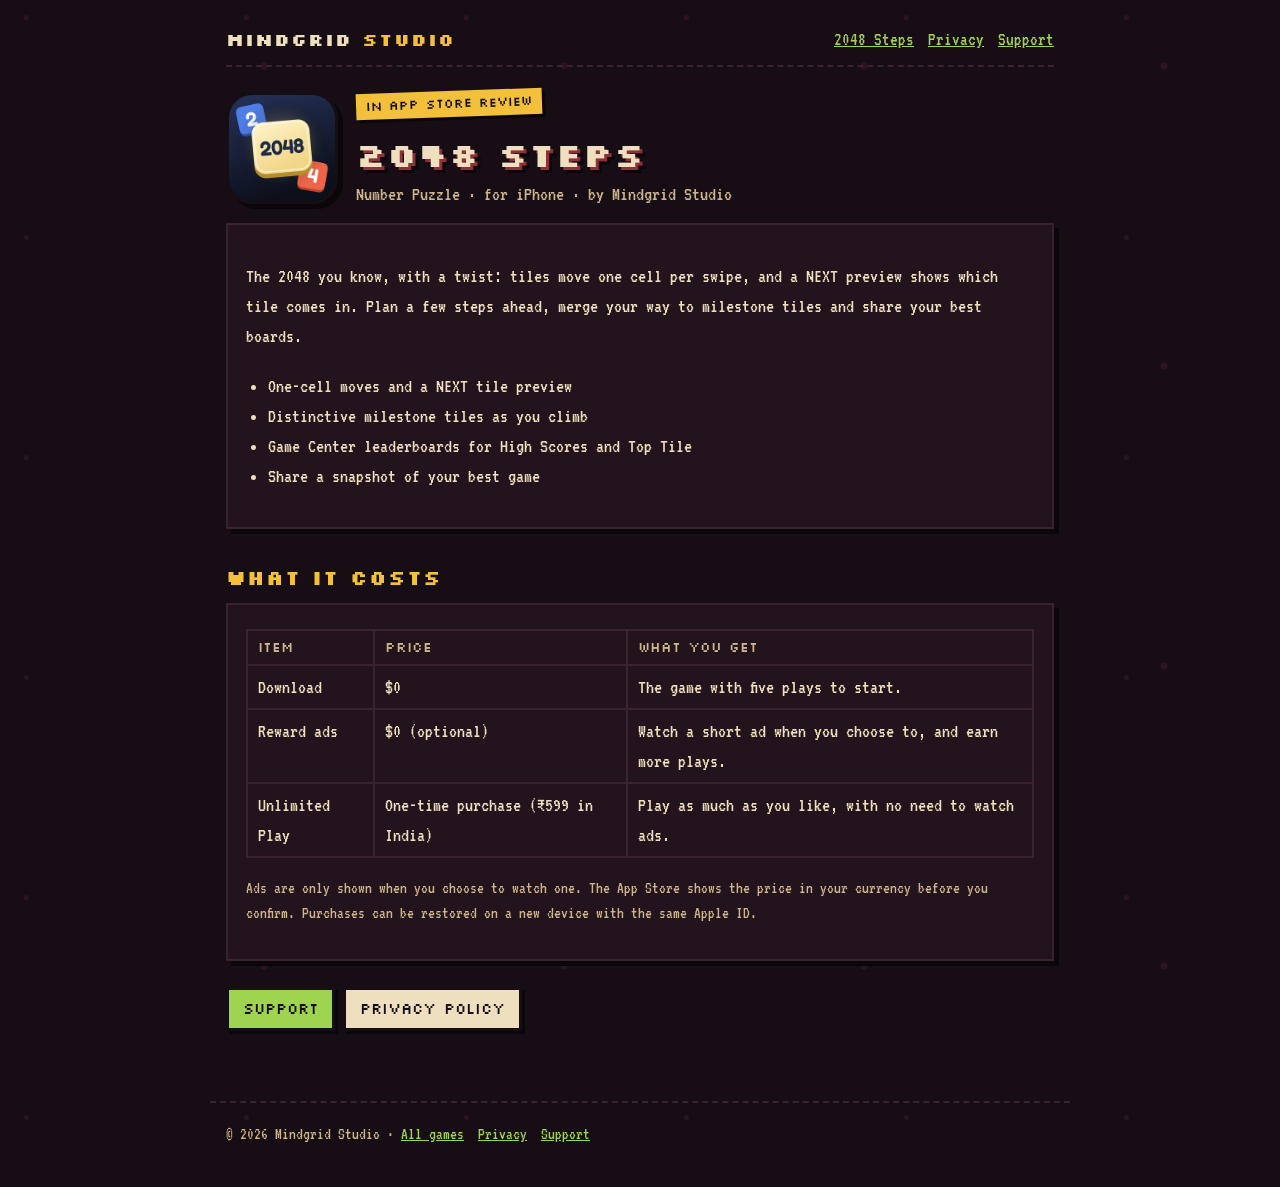
==== 2048/index.html @ 5b51b955 "Mindgrid Studio site: all games, costs, per-game privacy and support; links moved to mindgridstudios" ====
<!doctype html>
<html lang="en"><head><meta charset="utf-8"><meta name="viewport" content="width=device-width,initial-scale=1">
<title>2048 Steps: Number Puzzle</title>
<link rel="icon" href="/img/2048.png">
<link rel="preconnect" href="https://fonts.googleapis.com"><link href="https://fonts.googleapis.com/css2?family=Silkscreen:wght@400;700&family=VT323&display=swap" rel="stylesheet">
<link rel="stylesheet" href="/style.css"></head>
<body><main>
<header class="top"><a class="logo" href="/">MINDGRID <b>STUDIO</b></a>
<nav><a href="/2048/">2048 Steps</a><a href="/2048/privacy.html">Privacy</a><a href="/2048/support.html">Support</a></nav></header>

<div class="gamehead"><img class="appicon" src="/img/2048.png" alt="2048 Steps app icon"><div><span class="tag gold">IN APP STORE REVIEW</span><h1>2048 STEPS</h1><p class="muted" style="margin:0">Number Puzzle · for iPhone · by Mindgrid Studio</p></div></div>

<div class="card">
<p>The 2048 you know, with a twist: tiles move one cell per swipe, and a NEXT preview shows which tile comes in. Plan a few steps ahead, merge your way to milestone tiles and share your best boards.</p>
<ul>
<li>One-cell moves and a NEXT tile preview</li>
<li>Distinctive milestone tiles as you climb</li>
<li>Game Center leaderboards for High Scores and Top Tile</li>
<li>Share a snapshot of your best game</li>
</ul>
</div>

<h2>WHAT IT COSTS</h2>
<div class="card">
<table>
<tr><th>ITEM</th><th>PRICE</th><th>WHAT YOU GET</th></tr>
<tr><td>Download</td><td>$0</td><td>The game with five plays to start.</td></tr>
<tr><td>Reward ads</td><td>$0 (optional)</td><td>Watch a short ad when you choose to, and earn more plays.</td></tr>
<tr><td>Unlimited Play</td><td>One-time purchase (₹599 in India)</td><td>Play as much as you like, with no need to watch ads.</td></tr>
</table>
<p class="small muted">Ads are only shown when you choose to watch one. The App Store shows the price in your currency before you confirm. Purchases can be restored on a new device with the same Apple ID.</p>
</div>

<p><a class="btn" href="/2048/support.html">Support</a><a class="btn alt" href="/2048/privacy.html">Privacy policy</a></p>
</main>
<footer>© 2026 Mindgrid Studio · <a href="/">All games</a><a href="/privacy.html">Privacy</a><a href="/support.html">Support</a></footer>
</body></html>
---- style.css ----
:root{--ink:#170d14;--ink2:#22131c;--ink3:#3a2330;--cream:#eedfbf;--cream2:#cdb68c;--maroon:#8e2f3a;--lime:#9fd451;--gold:#f2c03a;--shadow:#0b060a}
*{box-sizing:border-box}
html{-webkit-text-size-adjust:100%}
body{margin:0;background:var(--ink);color:var(--cream);font:20px/1.5 "VT323",ui-monospace,Menlo,Consolas,monospace;
  background-image:radial-gradient(circle at 12% 8%,#2a1420 0 2px,transparent 3px),radial-gradient(circle at 88% 22%,#2a1420 0 3px,transparent 4px);background-size:220px 220px,300px 300px}
main{max-width:860px;margin:0 auto;padding:24px 16px 48px}
h1,h2,h3,.pix{font-family:"Silkscreen",ui-monospace,monospace;font-weight:700;letter-spacing:1px;line-height:1.2}
h1{font-size:34px;margin:12px 0 4px;text-shadow:3px 3px 0 var(--maroon),6px 6px 0 var(--shadow);overflow-wrap:anywhere}
h2{font-size:20px;color:var(--gold);margin:36px 0 10px}
h3{font-size:16px;margin:22px 0 6px}
a{color:var(--lime)}a:hover{color:#e2f8b0}
p,li{color:var(--cream)}
ul{padding-left:22px}
.muted{color:var(--cream2)}
.small{font-size:17px}
.card{background:var(--ink2);border:2px solid var(--ink3);padding:16px 18px;margin:14px 0;box-shadow:5px 5px 0 var(--shadow)}
.btn{display:inline-block;background:var(--lime);color:var(--ink);text-decoration:none;font-family:"Silkscreen",monospace;font-size:15px;padding:8px 14px;border:3px solid var(--ink);box-shadow:3px 3px 0 var(--shadow);margin:6px 8px 2px 0}
.btn:hover{color:var(--ink);transform:translate(1px,1px);box-shadow:2px 2px 0 var(--shadow)}
.btn.alt{background:var(--cream)}
table{border-collapse:collapse;width:100%;margin:8px 0}td,th{border:2px solid var(--ink3);padding:6px 10px;text-align:left;vertical-align:top}
th{font-family:"Silkscreen",monospace;font-size:14px;color:var(--cream2);font-weight:400}
.top{display:flex;align-items:center;justify-content:space-between;gap:12px;flex-wrap:wrap;padding-bottom:10px;border-bottom:2px dashed var(--ink3)}
.logo{font-family:"Silkscreen",monospace;font-weight:700;font-size:18px;color:var(--cream);text-decoration:none;letter-spacing:1px}
.logo b{color:var(--gold)}
nav a{margin-left:14px;font-size:19px}
nav a:first-child{margin-left:0}
.hero{padding:34px 0 10px}
.hero h1{font-size:40px}
.tag{display:inline-block;background:var(--maroon);color:var(--cream);font-family:"Silkscreen",monospace;font-size:13px;padding:3px 10px;transform:rotate(-2deg);box-shadow:3px 3px 0 var(--shadow);margin:0 0 6px}
.tag.gold{background:var(--gold);color:var(--ink)}
.grid{display:grid;grid-template-columns:repeat(auto-fit,minmax(260px,1fr));gap:20px}
.game{display:flex;flex-direction:column;gap:6px}
.game .head{display:flex;gap:14px;align-items:center}
.game img{width:84px;height:84px;border-radius:20px;border:3px solid var(--ink);box-shadow:4px 4px 0 var(--shadow);flex:none}
.game h3{margin:0 0 4px;font-size:17px}
.game p{margin:4px 0}
.price{border-left:4px solid var(--gold);padding:2px 0 2px 10px;margin:8px 0}
.appicon{width:112px;height:112px;border-radius:26px;border:3px solid var(--ink);box-shadow:5px 5px 0 var(--shadow)}
.gamehead{display:flex;gap:18px;align-items:center;flex-wrap:wrap;margin-top:20px}
footer{max-width:860px;margin:0 auto;padding:18px 16px 40px;border-top:2px dashed var(--ink3);color:var(--cream2);font-size:17px}
footer a{margin-right:14px}
@media (max-width:520px){h1{font-size:28px}.hero h1{font-size:32px}nav a{margin-left:10px;font-size:18px}}
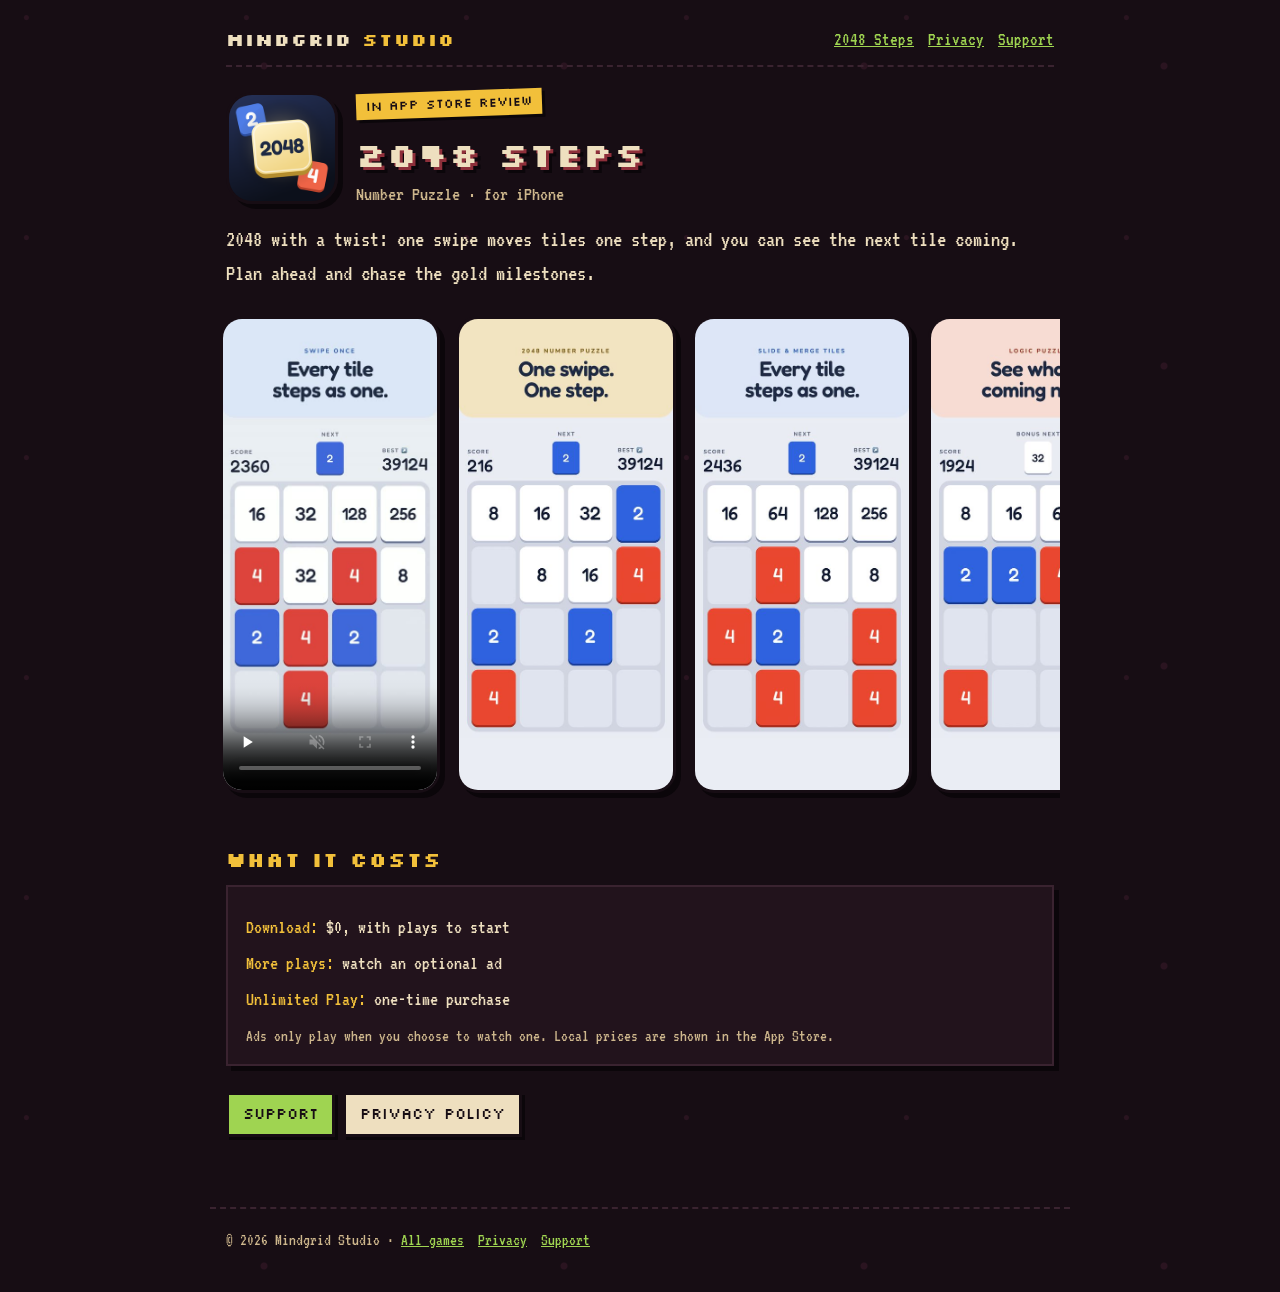
==== commit e533b9e4: "Site: short game descriptions with preview video and screenshots Co-Authored-By: Claude Opus 5.5 <no" ====
--- a/2048/index.html
+++ b/2048/index.html
@@ -8,28 +8,15 @@
 <header class="top"><a class="logo" href="/">MINDGRID <b>STUDIO</b></a>
 <nav><a href="/2048/">2048 Steps</a><a href="/2048/privacy.html">Privacy</a><a href="/2048/support.html">Support</a></nav></header>
 
-<div class="gamehead"><img class="appicon" src="/img/2048.png" alt="2048 Steps app icon"><div><span class="tag gold">IN APP STORE REVIEW</span><h1>2048 STEPS</h1><p class="muted" style="margin:0">Number Puzzle · for iPhone · by Mindgrid Studio</p></div></div>
+<div class="gamehead"><img class="appicon" src="/img/2048.png" alt="2048 Steps app icon"><div><span class="tag gold">IN APP STORE REVIEW</span><h1>2048 STEPS</h1><p class="muted" style="margin:0">Number Puzzle · for iPhone</p></div></div>
+<p class="lead">2048 with a twist: one swipe moves tiles one step, and you can see the next tile coming. Plan ahead and chase the gold milestones.</p>
 
-<div class="card">
-<p>The 2048 you know, with a twist: tiles move one cell per swipe, and a NEXT preview shows which tile comes in. Plan a few steps ahead, merge your way to milestone tiles and share your best boards.</p>
-<ul>
-<li>One-cell moves and a NEXT tile preview</li>
-<li>Distinctive milestone tiles as you climb</li>
-<li>Game Center leaderboards for High Scores and Top Tile</li>
-<li>Share a snapshot of your best game</li>
-</ul>
+<div class="media" aria-label="Preview video and screenshots">
+<video src="/media/2048/preview.mp4" poster="/media/2048/poster.jpg" controls playsinline muted preload="none" aria-label="2048 Steps preview video"></video><img src="/media/2048/shot1.jpg" alt="2048 Steps screenshot 1" loading="lazy"><img src="/media/2048/shot2.jpg" alt="2048 Steps screenshot 2" loading="lazy"><img src="/media/2048/shot3.jpg" alt="2048 Steps screenshot 3" loading="lazy"><img src="/media/2048/shot4.jpg" alt="2048 Steps screenshot 4" loading="lazy"><img src="/media/2048/shot5.jpg" alt="2048 Steps screenshot 5" loading="lazy">
 </div>
 
 <h2>WHAT IT COSTS</h2>
-<div class="card">
-<table>
-<tr><th>ITEM</th><th>PRICE</th><th>WHAT YOU GET</th></tr>
-<tr><td>Download</td><td>$0</td><td>The game with five plays to start.</td></tr>
-<tr><td>Reward ads</td><td>$0 (optional)</td><td>Watch a short ad when you choose to, and earn more plays.</td></tr>
-<tr><td>Unlimited Play</td><td>One-time purchase (₹599 in India)</td><td>Play as much as you like, with no need to watch ads.</td></tr>
-</table>
-<p class="small muted">Ads are only shown when you choose to watch one. The App Store shows the price in your currency before you confirm. Purchases can be restored on a new device with the same Apple ID.</p>
-</div>
+<div class="card"><ul class="costs"><li><b>Download:</b> $0, with plays to start</li><li><b>More plays:</b> watch an optional ad</li><li><b>Unlimited Play:</b> one-time purchase</li></ul><p class="small muted" style="margin:6px 0 0">Ads only play when you choose to watch one. Local prices are shown in the App Store.</p></div>
 
 <p><a class="btn" href="/2048/support.html">Support</a><a class="btn alt" href="/2048/privacy.html">Privacy policy</a></p>
 </main>
--- a/style.css
+++ b/style.css
@@ -40,3 +40,8 @@
 footer{max-width:860px;margin:0 auto;padding:18px 16px 40px;border-top:2px dashed var(--ink3);color:var(--cream2);font-size:17px}
 footer a{margin-right:14px}
 @media (max-width:520px){h1{font-size:28px}.hero h1{font-size:32px}nav a{margin-left:10px;font-size:18px}}
+.media{display:flex;gap:16px;overflow-x:auto;scroll-snap-type:x mandatory;padding:6px 6px 18px;margin:18px -6px 0;-webkit-overflow-scrolling:touch;scrollbar-color:var(--ink3) transparent}
+.media>*{flex:none;width:220px;aspect-ratio:886/1920;object-fit:cover;scroll-snap-align:start;border-radius:22px;border:3px solid var(--ink);box-shadow:5px 5px 0 var(--shadow);background:#000}
+.lead{font-size:23px;margin:14px 0 4px}
+.costs{list-style:none;padding:0;margin:6px 0}.costs li{padding:3px 0}.costs b{color:var(--gold);font-weight:400}
+@media (max-width:520px){.media>*{width:180px}}
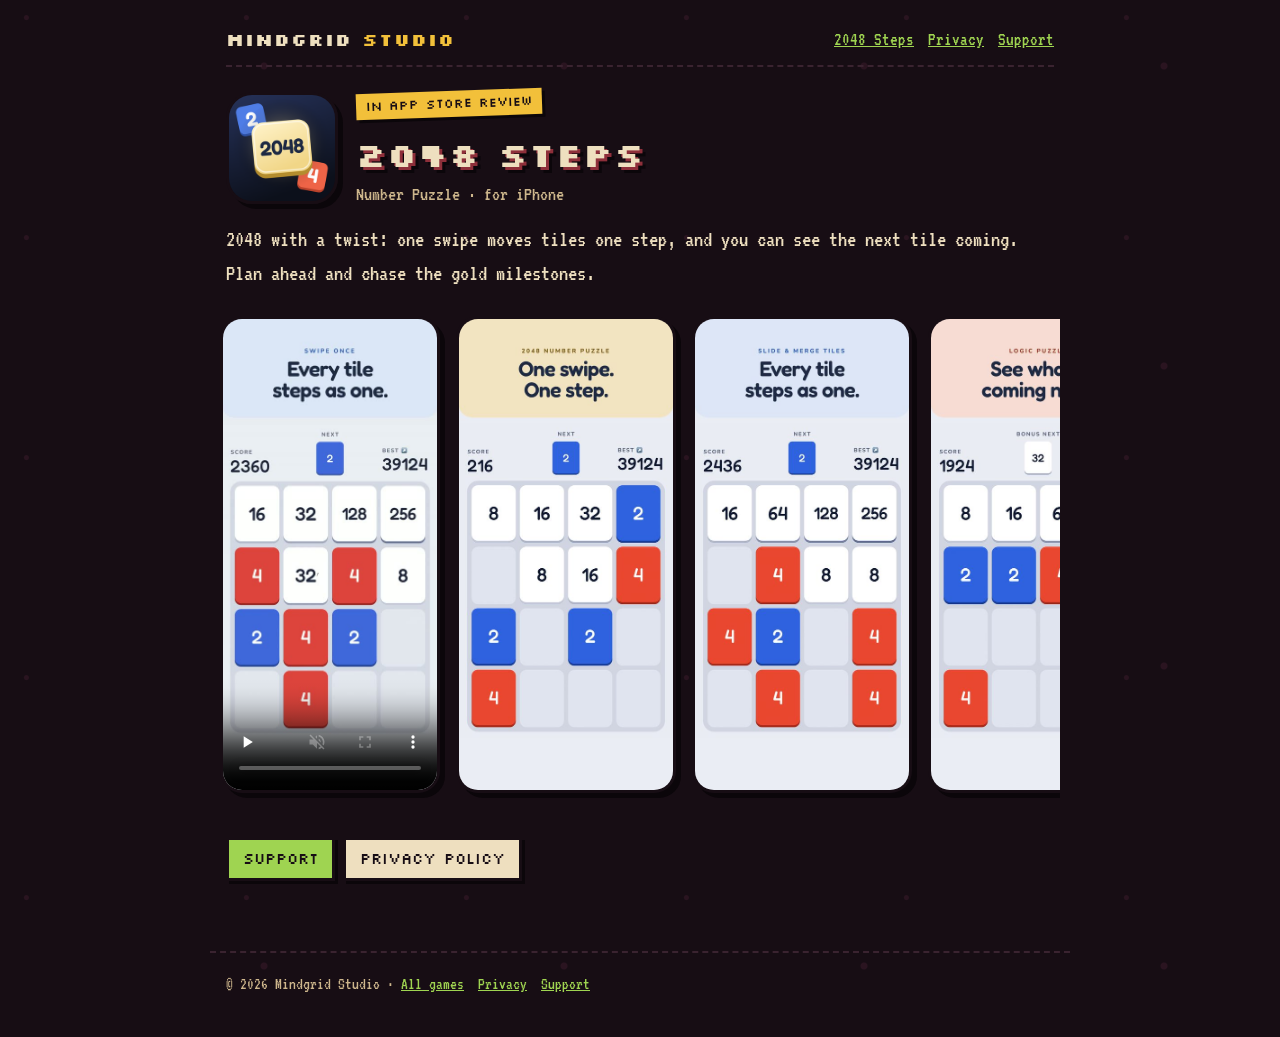
==== commit 1f675f02: "Site: drop per-game cost boxes Co-Authored-By: Claude Opus 5.5 <noreply@anthropic.com>" ====
--- a/2048/index.html
+++ b/2048/index.html
@@ -15,8 +15,6 @@
 <video src="/media/2048/preview.mp4" poster="/media/2048/poster.jpg" controls playsinline muted preload="none" aria-label="2048 Steps preview video"></video><img src="/media/2048/shot1.jpg" alt="2048 Steps screenshot 1" loading="lazy"><img src="/media/2048/shot2.jpg" alt="2048 Steps screenshot 2" loading="lazy"><img src="/media/2048/shot3.jpg" alt="2048 Steps screenshot 3" loading="lazy"><img src="/media/2048/shot4.jpg" alt="2048 Steps screenshot 4" loading="lazy"><img src="/media/2048/shot5.jpg" alt="2048 Steps screenshot 5" loading="lazy">
 </div>
 
-<h2>WHAT IT COSTS</h2>
-<div class="card"><ul class="costs"><li><b>Download:</b> $0, with plays to start</li><li><b>More plays:</b> watch an optional ad</li><li><b>Unlimited Play:</b> one-time purchase</li></ul><p class="small muted" style="margin:6px 0 0">Ads only play when you choose to watch one. Local prices are shown in the App Store.</p></div>
 
 <p><a class="btn" href="/2048/support.html">Support</a><a class="btn alt" href="/2048/privacy.html">Privacy policy</a></p>
 </main>
